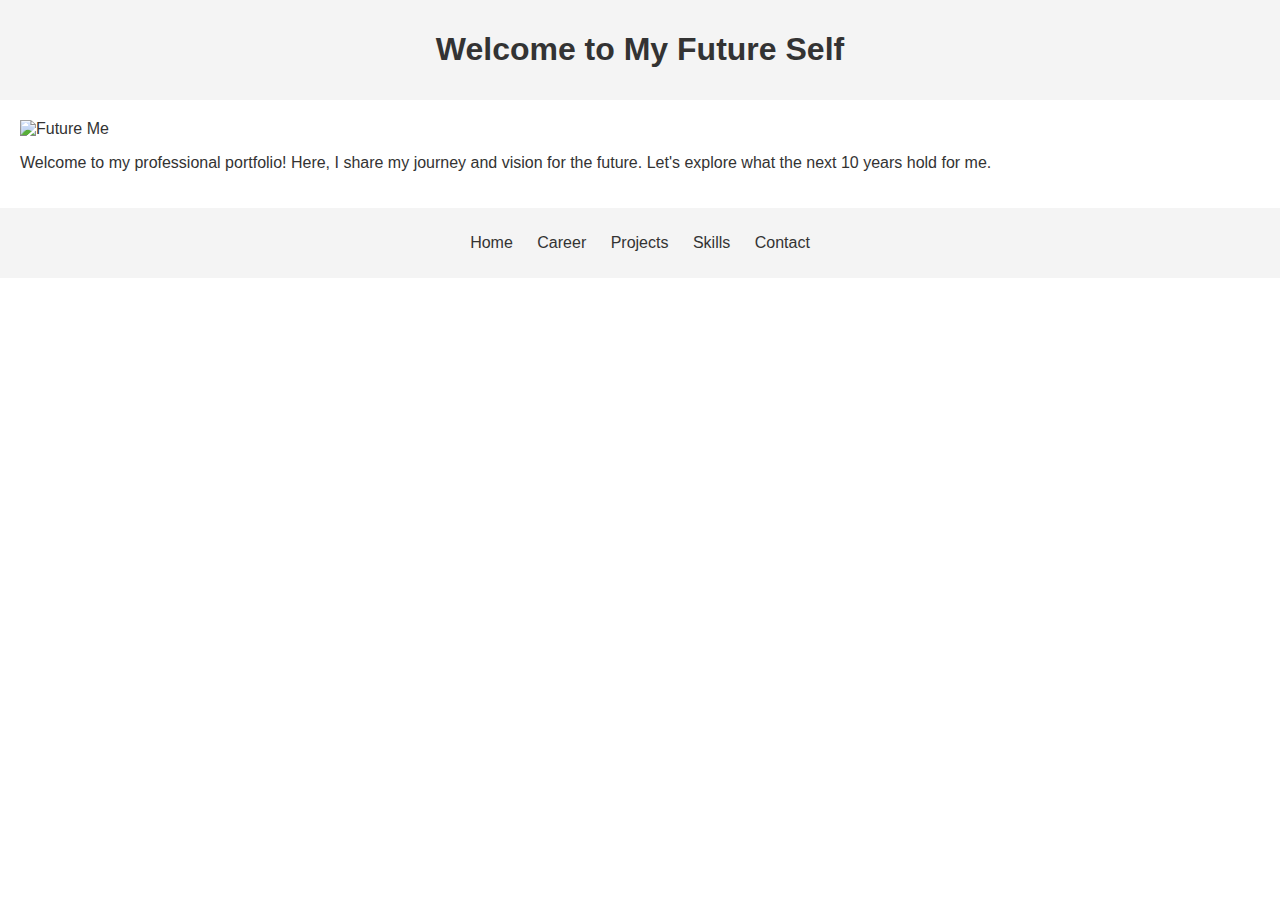
==== index.html @ 584bd746 "init" ====
<!DOCTYPE html>
<html lang="en">
<head>
    <meta charset="UTF-8">
    <meta name="viewport" content="width=device-width, initial-scale=1.0">
    <title>Welcome to My Future Self</title>
    <link rel="stylesheet" href="styles.css">
</head>
<body>
    <header>
        <h1>Welcome to My Future Self</h1>
    </header>
    <main>
        <img src="images/profile.jpg" alt="Future Me">
        <p>Welcome to my professional portfolio! Here, I share my journey and vision for the future. Let's explore what the next 10 years hold for me.</p>
    </main>
    <footer>
        <nav>
            <ul>
                <li><a href="index.html">Home</a></li>
                <li><a href="career.html">Career</a></li>
                <li><a href="projects.html">Projects</a></li>
                <li><a href="skills.html">Skills</a></li>
                <li><a href="contact.html">Contact</a></li>
            </ul>
        </nav>
    </footer>
    <script src="script.js"></script>
</body>
</html>
---- styles.css ----
/* styles.css */
body {
    font-family: Arial, sans-serif;
    margin: 0;
    padding: 0;
    color: #333;
}

header, footer {
    background-color: #f4f4f4;
    text-align: center;
    padding: 10px 0;
}

nav ul {
    list-style: none;
    padding: 0;
}

nav ul li {
    display: inline;
    margin: 0 10px;
}

nav ul li a {
    text-decoration: none;
    color: #333;
}

main {
    padding: 20px;
}

img {
    max-width: 100%;
}

.video-container, .audio-container {
    text-align: center;
    margin: 20px 0;
}

form {
    max-width: 600px;
    margin: 0 auto;
    display: flex;
    flex-direction: column;
}

form label {
    margin: 10px 0 5px;
}

form input, form textarea {
    padding: 10px;
    margin-bottom: 10px;
    border: 1px solid #ccc;
    border-radius: 5px;
}

form button {
    padding: 10px;
    background-color: #5cb85c;
    color: white;
    border: none;
    border-radius: 5px;
    cursor: pointer;
}

form button:hover {
    background-color: #4cae4c;
}

@media (max-width: 600px) {
    nav ul li {
        display: block;
        margin: 10px 0;
    }
}
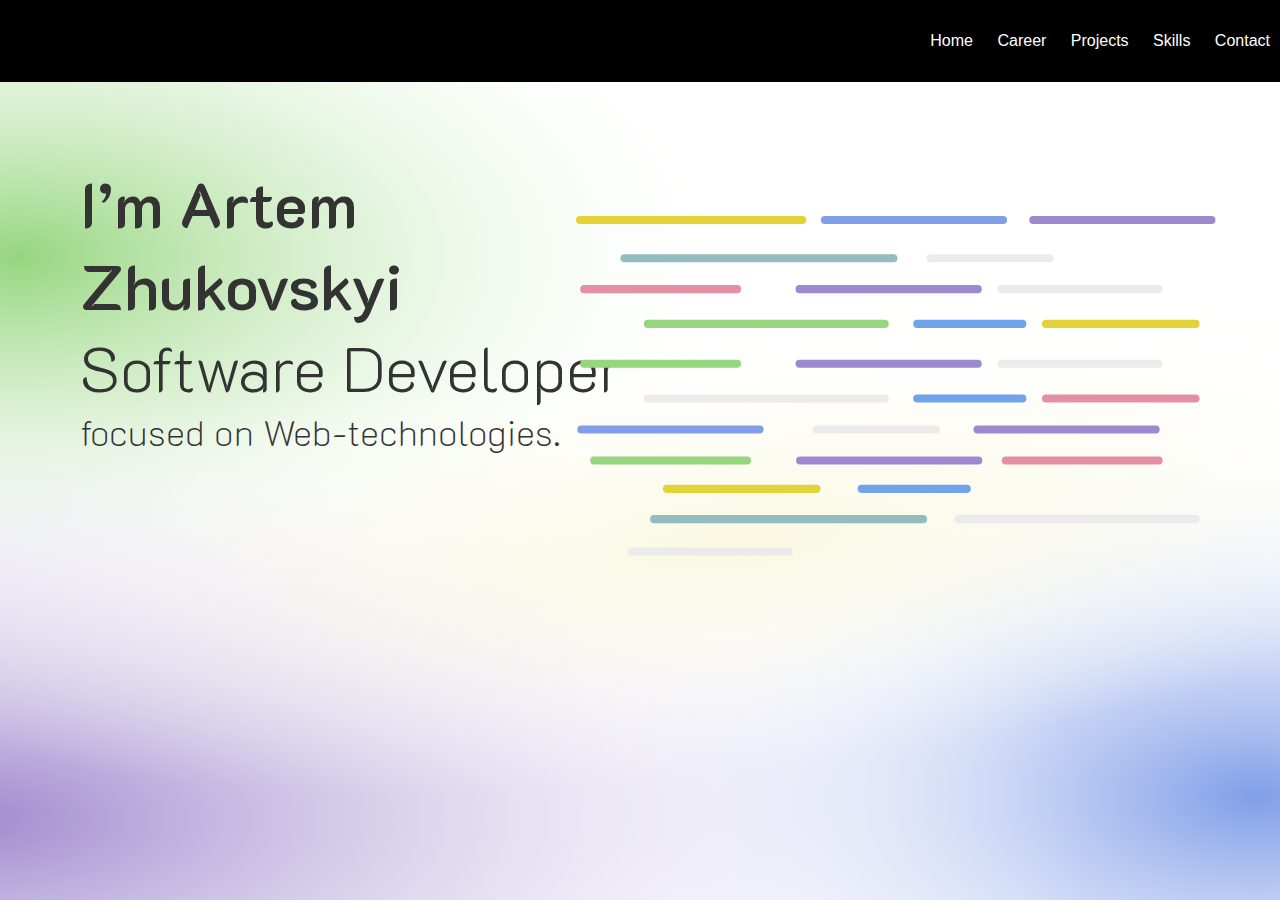
==== commit 466bac05: "initial work" ====
--- a/index.html
+++ b/index.html
@@ -1,30 +1,49 @@
-<!DOCTYPE html>
-<html lang="en">
-<head>
-    <meta charset="UTF-8">
-    <meta name="viewport" content="width=device-width, initial-scale=1.0">
+<!doctype html>
+<html lang="en-US">
+  <head>
+    <meta charset="UTF-8" />
+    <meta name="viewport" content="width=device-width, initial-scale=1.0" />
+    <link rel="preconnect" href="https://fonts.googleapis.com" />
+    <link rel="preconnect" href="https://fonts.gstatic.com" crossorigin />
+    <link
+      href="https://fonts.googleapis.com/css2?family=K2D:ital,wght@0,100;0,200;0,300;0,400;0,500;0,600;0,700;0,800;1,100;1,200;1,300;1,400;1,500;1,600;1,700;1,800&display=swap"
+      rel="stylesheet"
+    />
     <title>Welcome to My Future Self</title>
-    <link rel="stylesheet" href="styles.css">
-</head>
-<body>
-    <header>
-        <h1>Welcome to My Future Self</h1>
-    </header>
+    <link rel="stylesheet" href="styles.css" />
+    <link rel="stylesheet" href="font.css" />
+    <script type="module">
+      import { importHtml } from "./core/framework/index.js";
+
+      importHtml({
+        path: "./components/navbar/navbar.html",
+        elementId: "imported-html",
+        document: document,
+      });
+      importHtml({
+        path: "./assets/svg/main-bg/main-bg.svg",
+        elementId: "imported-bg",
+        document: document,
+      });
+      importHtml({
+        path: "./assets/svg/main-portfolio/photo-bg.svg",
+        elementId: "porfolio-bg",
+        document: document,
+      });
+    </script>
+  </head>
+  <body>
+    <div id="imported-bg"></div>
+    <div id="imported-html"></div>
     <main>
-        <img src="images/profile.jpg" alt="Future Me">
-        <p>Welcome to my professional portfolio! Here, I share my journey and vision for the future. Let's explore what the next 10 years hold for me.</p>
+        <div id="porfolio-bg" class="portfolio-bg"></div>
+        <section class="intro">
+            <div class="intro-text">
+                <h1 class="k2d-semibold">I’m Artem Zhukovskyi</h1>
+                <h2 class="k2d-extralight">Software Developer</h2>
+                <p class="k2d-thin">focused on Web-technologies.</p>
+            </div>
+        </section>
     </main>
-    <footer>
-        <nav>
-            <ul>
-                <li><a href="index.html">Home</a></li>
-                <li><a href="career.html">Career</a></li>
-                <li><a href="projects.html">Projects</a></li>
-                <li><a href="skills.html">Skills</a></li>
-                <li><a href="contact.html">Contact</a></li>
-            </ul>
-        </nav>
-    </footer>
-    <script src="script.js"></script>
-</body>
+  </body>
 </html>
--- a/styles.css
+++ b/styles.css
@@ -1,80 +1,117 @@
 /* styles.css */
 body {
-    font-family: Arial, sans-serif;
-    margin: 0;
-    padding: 0;
-    color: #333;
+  font-family: Arial, sans-serif;
+  margin: 0;
+  padding: 0;
+  color: #333;
 }
 
-header, footer {
-    background-color: #f4f4f4;
-    text-align: center;
-    padding: 10px 0;
+header,
+footer {
+  text-align: right;
+  padding: 1em 0;
+}
+
+.portfolio-bg {
+  position: fixed;
+  width: 50vw;
+  top: 24vh;
+  right: 5vw;
+}
+
+.intro {
+    display: flex;
+    align-items: center;
+    justify-content: space-between;
+    padding: 60px;
+}
+
+.intro-text {
+    max-width: 50%;
+}
+
+.intro-text h1 {
+    font-size: 7vh;
+    margin-block-start: 0;
+    margin-block-end: 0;
+}
+
+.intro-text h2 {
+    font-size: 7vh;
+    margin-block-start: 0;
+    margin-block-end: 0;
+}
+
+.intro-text p {
+    font-size: 4vh;
+    margin-block-start: 0;
+    margin-block-end: 0;
 }
 
 nav ul {
-    list-style: none;
-    padding: 0;
+  list-style: none;
+  padding: 0;
 }
 
 nav ul li {
-    display: inline;
-    margin: 0 10px;
+  display: inline;
+  margin: 0 10px;
 }
 
 nav ul li a {
-    text-decoration: none;
-    color: #333;
+  text-decoration: none;
+  color: #333;
 }
 
 main {
-    padding: 20px;
+  padding: 20px;
 }
 
 img {
-    max-width: 100%;
+  max-width: 100%;
 }
 
-.video-container, .audio-container {
-    text-align: center;
-    margin: 20px 0;
+.video-container,
+.audio-container {
+  text-align: center;
+  margin: 20px 0;
 }
 
 form {
-    max-width: 600px;
-    margin: 0 auto;
-    display: flex;
-    flex-direction: column;
+  max-width: 600px;
+  margin: 0 auto;
+  display: flex;
+  flex-direction: column;
 }
 
 form label {
-    margin: 10px 0 5px;
+  margin: 10px 0 5px;
 }
 
-form input, form textarea {
-    padding: 10px;
-    margin-bottom: 10px;
-    border: 1px solid #ccc;
-    border-radius: 5px;
+form input,
+form textarea {
+  padding: 10px;
+  margin-bottom: 10px;
+  border: 1px solid #ccc;
+  border-radius: 5px;
 }
 
 form button {
-    padding: 10px;
-    background-color: #5cb85c;
-    color: white;
-    border: none;
-    border-radius: 5px;
-    cursor: pointer;
+  padding: 10px;
+  background-color: #5cb85c;
+  color: white;
+  border: none;
+  border-radius: 5px;
+  cursor: pointer;
 }
 
 form button:hover {
-    background-color: #4cae4c;
+  background-color: #4cae4c;
 }
 
 @media (max-width: 600px) {
-    nav ul li {
-        display: block;
-        margin: 10px 0;
-    }
+  nav ul li {
+    display: block;
+    margin: 10px 0;
+  }
 }
-
--- a/font.css
+++ b/font.css
@@ -0,0 +1,95 @@
+.k2d-thin {
+  font-family: "K2D", sans-serif;
+  font-weight: 100;
+  font-style: normal;
+}
+
+.k2d-extralight {
+  font-family: "K2D", sans-serif;
+  font-weight: 200;
+  font-style: normal;
+}
+
+.k2d-light {
+  font-family: "K2D", sans-serif;
+  font-weight: 300;
+  font-style: normal;
+}
+
+.k2d-regular {
+  font-family: "K2D", sans-serif;
+  font-weight: 400;
+  font-style: normal;
+}
+
+.k2d-medium {
+  font-family: "K2D", sans-serif;
+  font-weight: 500;
+  font-style: normal;
+}
+
+.k2d-semibold {
+  font-family: "K2D", sans-serif;
+  font-weight: 600;
+  font-style: normal;
+}
+
+.k2d-bold {
+  font-family: "K2D", sans-serif;
+  font-weight: 700;
+  font-style: normal;
+}
+
+.k2d-extrabold {
+  font-family: "K2D", sans-serif;
+  font-weight: 800;
+  font-style: normal;
+}
+
+.k2d-thin-italic {
+  font-family: "K2D", sans-serif;
+  font-weight: 100;
+  font-style: italic;
+}
+
+.k2d-extralight-italic {
+  font-family: "K2D", sans-serif;
+  font-weight: 200;
+  font-style: italic;
+}
+
+.k2d-light-italic {
+  font-family: "K2D", sans-serif;
+  font-weight: 300;
+  font-style: italic;
+}
+
+.k2d-regular-italic {
+  font-family: "K2D", sans-serif;
+  font-weight: 400;
+  font-style: italic;
+}
+
+.k2d-medium-italic {
+  font-family: "K2D", sans-serif;
+  font-weight: 500;
+  font-style: italic;
+}
+
+.k2d-semibold-italic {
+  font-family: "K2D", sans-serif;
+  font-weight: 600;
+  font-style: italic;
+}
+
+.k2d-bold-italic {
+  font-family: "K2D", sans-serif;
+  font-weight: 700;
+  font-style: italic;
+}
+
+.k2d-extrabold-italic {
+  font-family: "K2D", sans-serif;
+  font-weight: 800;
+  font-style: italic;
+}
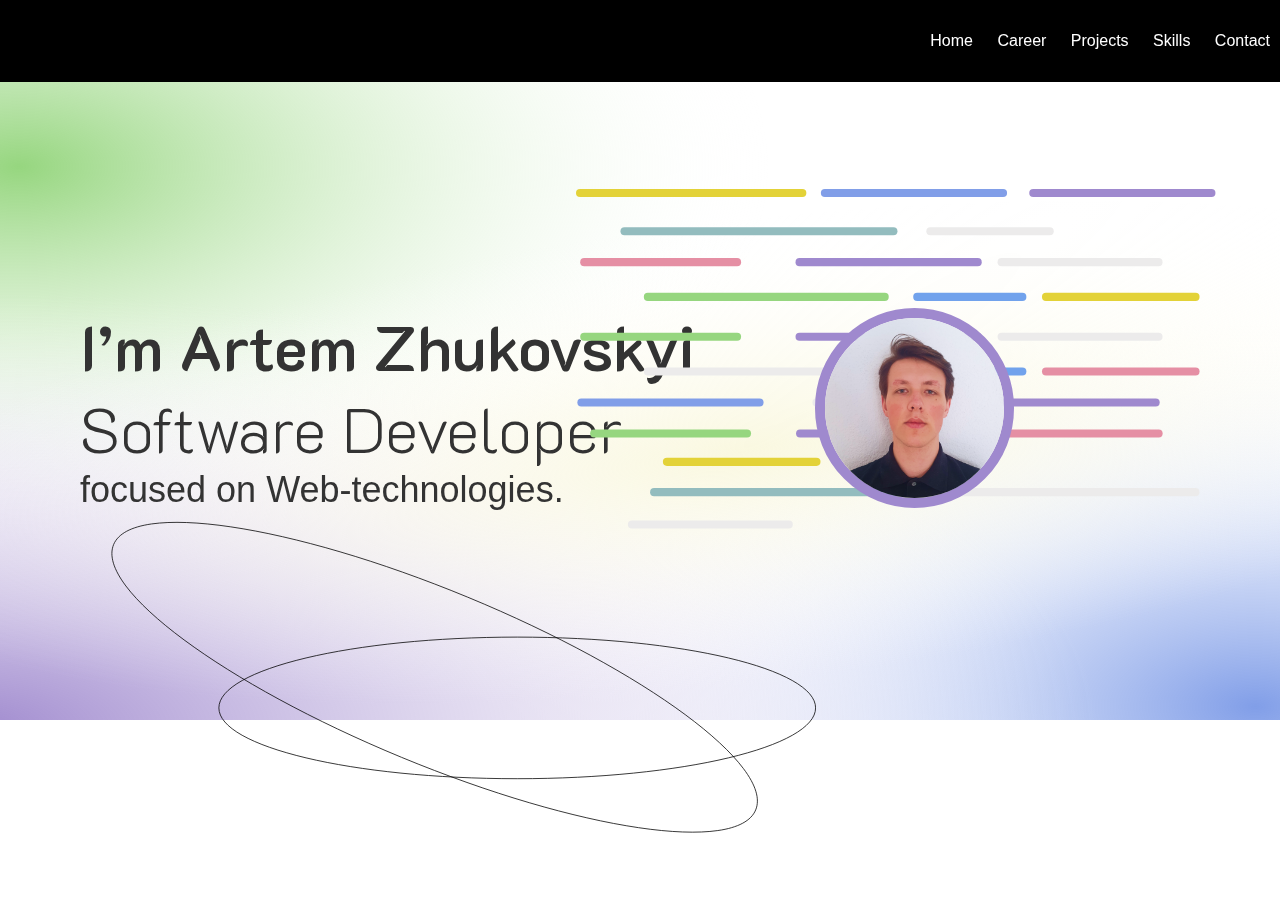
==== commit 18fd8246: "main page completed" ====
--- a/index.html
+++ b/index.html
@@ -30,6 +30,11 @@
         elementId: "porfolio-bg",
         document: document,
       });
+      importHtml({
+        path: "./assets/svg/main-shape/shape.svg",
+        elementId: "imported-shape",
+        document: document,
+      });
     </script>
   </head>
   <body>
@@ -41,9 +46,11 @@
             <div class="intro-text">
                 <h1 class="k2d-semibold">I’m Artem Zhukovskyi</h1>
                 <h2 class="k2d-extralight">Software Developer</h2>
-                <p class="k2d-thin">focused on Web-technologies.</p>
+                <p>focused on Web-technologies.</p>
             </div>
+            <img src="./assets/img/profile.png" alt="avatar" class="avatar" />
         </section>
+        <div id="imported-shape" class="shape"></div>
     </main>
   </body>
 </html>
--- a/styles.css
+++ b/styles.css
@@ -15,37 +15,45 @@
 .portfolio-bg {
   position: fixed;
   width: 50vw;
-  top: 24vh;
+  top: 21vh;
   right: 5vw;
 }
 
 .intro {
-    display: flex;
-    align-items: center;
-    justify-content: space-between;
-    padding: 60px;
+  display: flex;
+  width: 73vw;
+  align-items: center;
+  justify-content: space-between;
+  padding: 60px;
 }
 
-.intro-text {
-    max-width: 50%;
+.intro .intro-text {
+  max-width: 100%;
+}
+
+.intro .avatar {
+  border-radius: 50%;
+  border: 10px solid #9f89ce;
+  z-index: 1;
+  width: 14vw;
 }
 
 .intro-text h1 {
-    font-size: 7vh;
-    margin-block-start: 0;
-    margin-block-end: 0;
+  font-size: 7vh;
+  margin-block-start: 0;
+  margin-block-end: 0;
 }
 
 .intro-text h2 {
-    font-size: 7vh;
-    margin-block-start: 0;
-    margin-block-end: 0;
+  font-size: 7vh;
+  margin-block-start: 0;
+  margin-block-end: 0;
 }
 
 .intro-text p {
-    font-size: 4vh;
-    margin-block-start: 0;
-    margin-block-end: 0;
+  font-size: 4vh;
+  margin-block-start: 0;
+  margin-block-end: 0;
 }
 
 nav ul {
@@ -64,7 +72,17 @@
 }
 
 main {
+  height: 68vh;
+  display: flex;
+  justify-content: flex-start;
   padding: 20px;
+}
+
+main #imported-shape {
+  width: 46em;
+  position: absolute;
+  bottom: 1em;
+  left: 5em;
 }
 
 img {
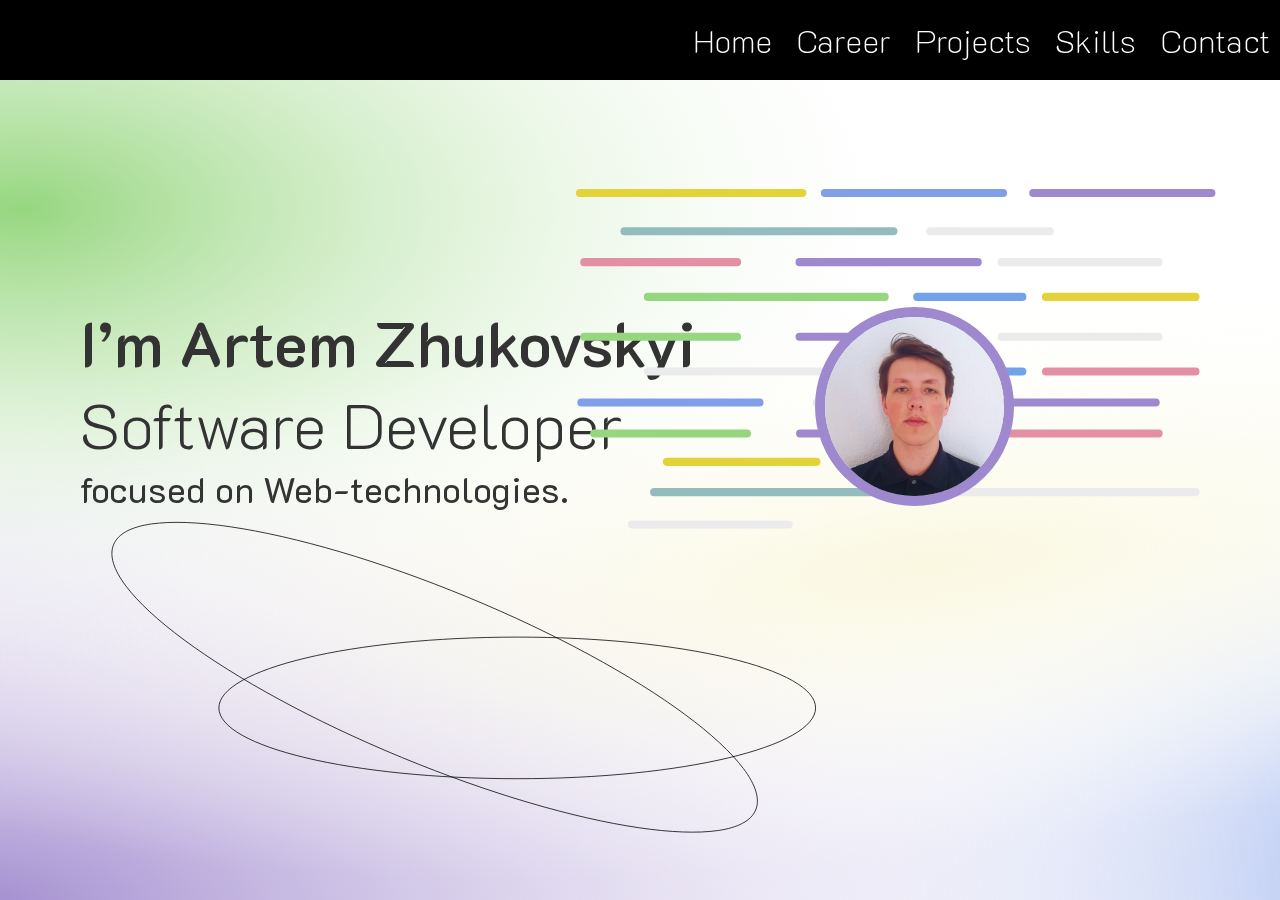
==== commit 2feb54b4: "career page done" ====
--- a/index.html
+++ b/index.html
@@ -40,7 +40,7 @@
   <body>
     <div id="imported-bg"></div>
     <div id="imported-html"></div>
-    <main>
+    <main class="index-main">
         <div id="porfolio-bg" class="portfolio-bg"></div>
         <section class="intro">
             <div class="intro-text">
--- a/styles.css
+++ b/styles.css
@@ -1,15 +1,9 @@
 /* styles.css */
 body {
-  font-family: Arial, sans-serif;
+  font-family: "K2D", sans-serif;
   margin: 0;
   padding: 0;
   color: #333;
-}
-
-header,
-footer {
-  text-align: right;
-  padding: 1em 0;
 }
 
 .portfolio-bg {
@@ -56,80 +50,17 @@
   margin-block-end: 0;
 }
 
-nav ul {
-  list-style: none;
-  padding: 0;
-}
-
-nav ul li {
-  display: inline;
-  margin: 0 10px;
-}
-
-nav ul li a {
-  text-decoration: none;
-  color: #333;
-}
-
-main {
+.index-main {
   height: 68vh;
   display: flex;
   justify-content: flex-start;
   padding: 20px;
 }
 
-main #imported-shape {
+.index-main #imported-shape {
   width: 46em;
   position: absolute;
   bottom: 1em;
   left: 5em;
 }
 
-img {
-  max-width: 100%;
-}
-
-.video-container,
-.audio-container {
-  text-align: center;
-  margin: 20px 0;
-}
-
-form {
-  max-width: 600px;
-  margin: 0 auto;
-  display: flex;
-  flex-direction: column;
-}
-
-form label {
-  margin: 10px 0 5px;
-}
-
-form input,
-form textarea {
-  padding: 10px;
-  margin-bottom: 10px;
-  border: 1px solid #ccc;
-  border-radius: 5px;
-}
-
-form button {
-  padding: 10px;
-  background-color: #5cb85c;
-  color: white;
-  border: none;
-  border-radius: 5px;
-  cursor: pointer;
-}
-
-form button:hover {
-  background-color: #4cae4c;
-}
-
-@media (max-width: 600px) {
-  nav ul li {
-    display: block;
-    margin: 10px 0;
-  }
-}
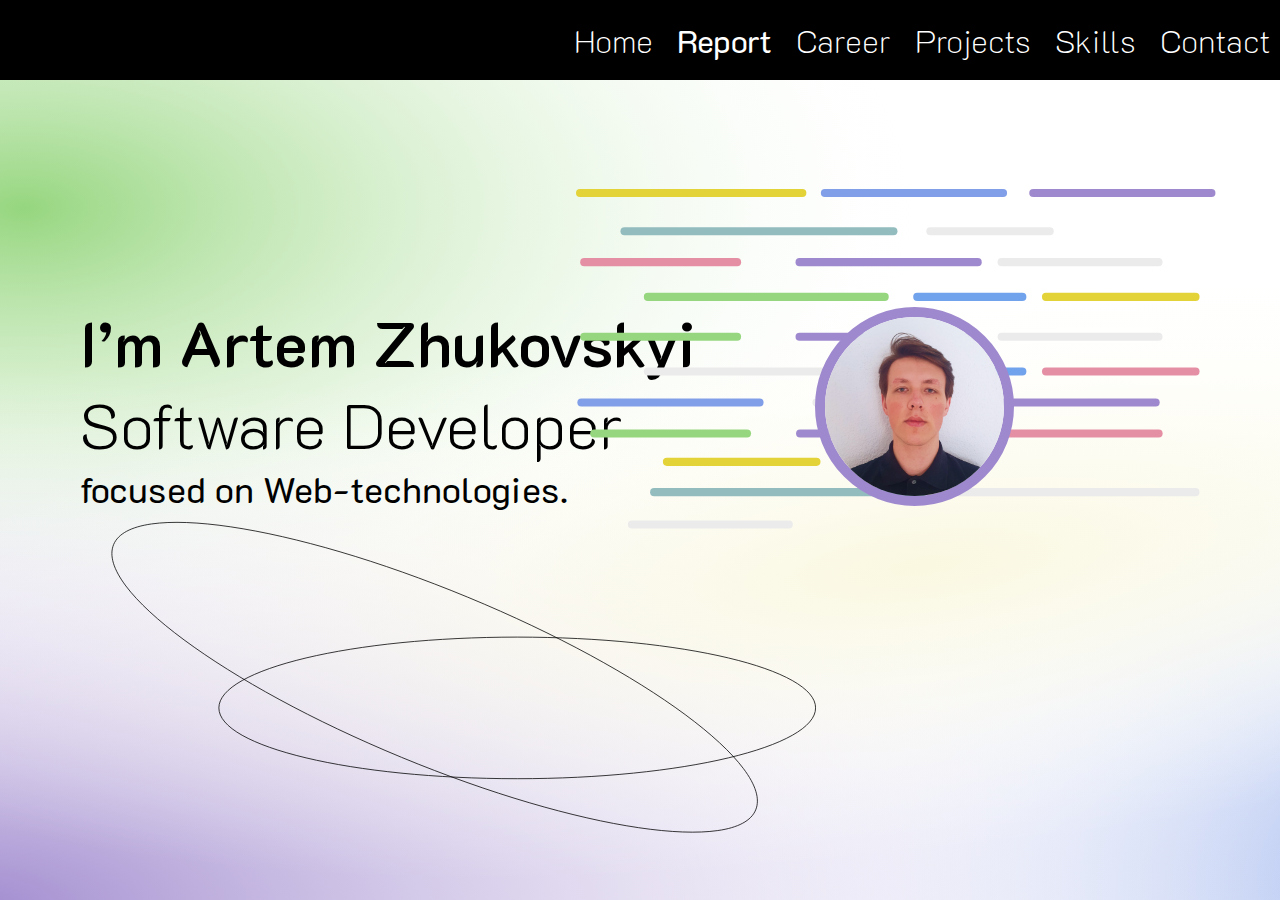
==== commit 650046a6: "bgs refactoring, WIP: report" ====
--- a/index.html
+++ b/index.html
@@ -12,6 +12,13 @@
     <title>Welcome to My Future Self</title>
     <link rel="stylesheet" href="styles.css" />
     <link rel="stylesheet" href="font.css" />
+    <style type="text/css">
+      body {
+        background: url("./assets/svg/main-bg/main-bg.svg") no-repeat;
+        background-size: cover;
+        background-attachment: fixed;
+      }
+    </style>
     <script type="module">
       import { importHtml } from "./core/framework/index.js";
 
@@ -20,16 +27,13 @@
         elementId: "imported-html",
         document: document,
       });
-      importHtml({
-        path: "./assets/svg/main-bg/main-bg.svg",
-        elementId: "imported-bg",
-        document: document,
-      });
+
       importHtml({
         path: "./assets/svg/main-portfolio/photo-bg.svg",
         elementId: "porfolio-bg",
         document: document,
       });
+
       importHtml({
         path: "./assets/svg/main-shape/shape.svg",
         elementId: "imported-shape",
@@ -38,19 +42,18 @@
     </script>
   </head>
   <body>
-    <div id="imported-bg"></div>
     <div id="imported-html"></div>
     <main class="index-main">
-        <div id="porfolio-bg" class="portfolio-bg"></div>
-        <section class="intro">
-            <div class="intro-text">
-                <h1 class="k2d-semibold">I’m Artem Zhukovskyi</h1>
-                <h2 class="k2d-extralight">Software Developer</h2>
-                <p>focused on Web-technologies.</p>
-            </div>
-            <img src="./assets/img/profile.png" alt="avatar" class="avatar" />
-        </section>
-        <div id="imported-shape" class="shape"></div>
+      <div id="porfolio-bg" class="portfolio-bg"></div>
+      <section class="intro">
+        <div class="intro-text">
+          <h1 class="k2d-semibold">I’m Artem Zhukovskyi</h1>
+          <h2 class="k2d-extralight">Software Developer</h2>
+          <p>focused on Web-technologies.</p>
+        </div>
+        <img src="./assets/img/profile.png" alt="avatar" class="avatar" />
+      </section>
+      <div id="imported-shape" class="shape"></div>
     </main>
   </body>
 </html>
--- a/styles.css
+++ b/styles.css
@@ -3,7 +3,7 @@
   font-family: "K2D", sans-serif;
   margin: 0;
   padding: 0;
-  color: #333;
+  color: black;
 }
 
 .portfolio-bg {
